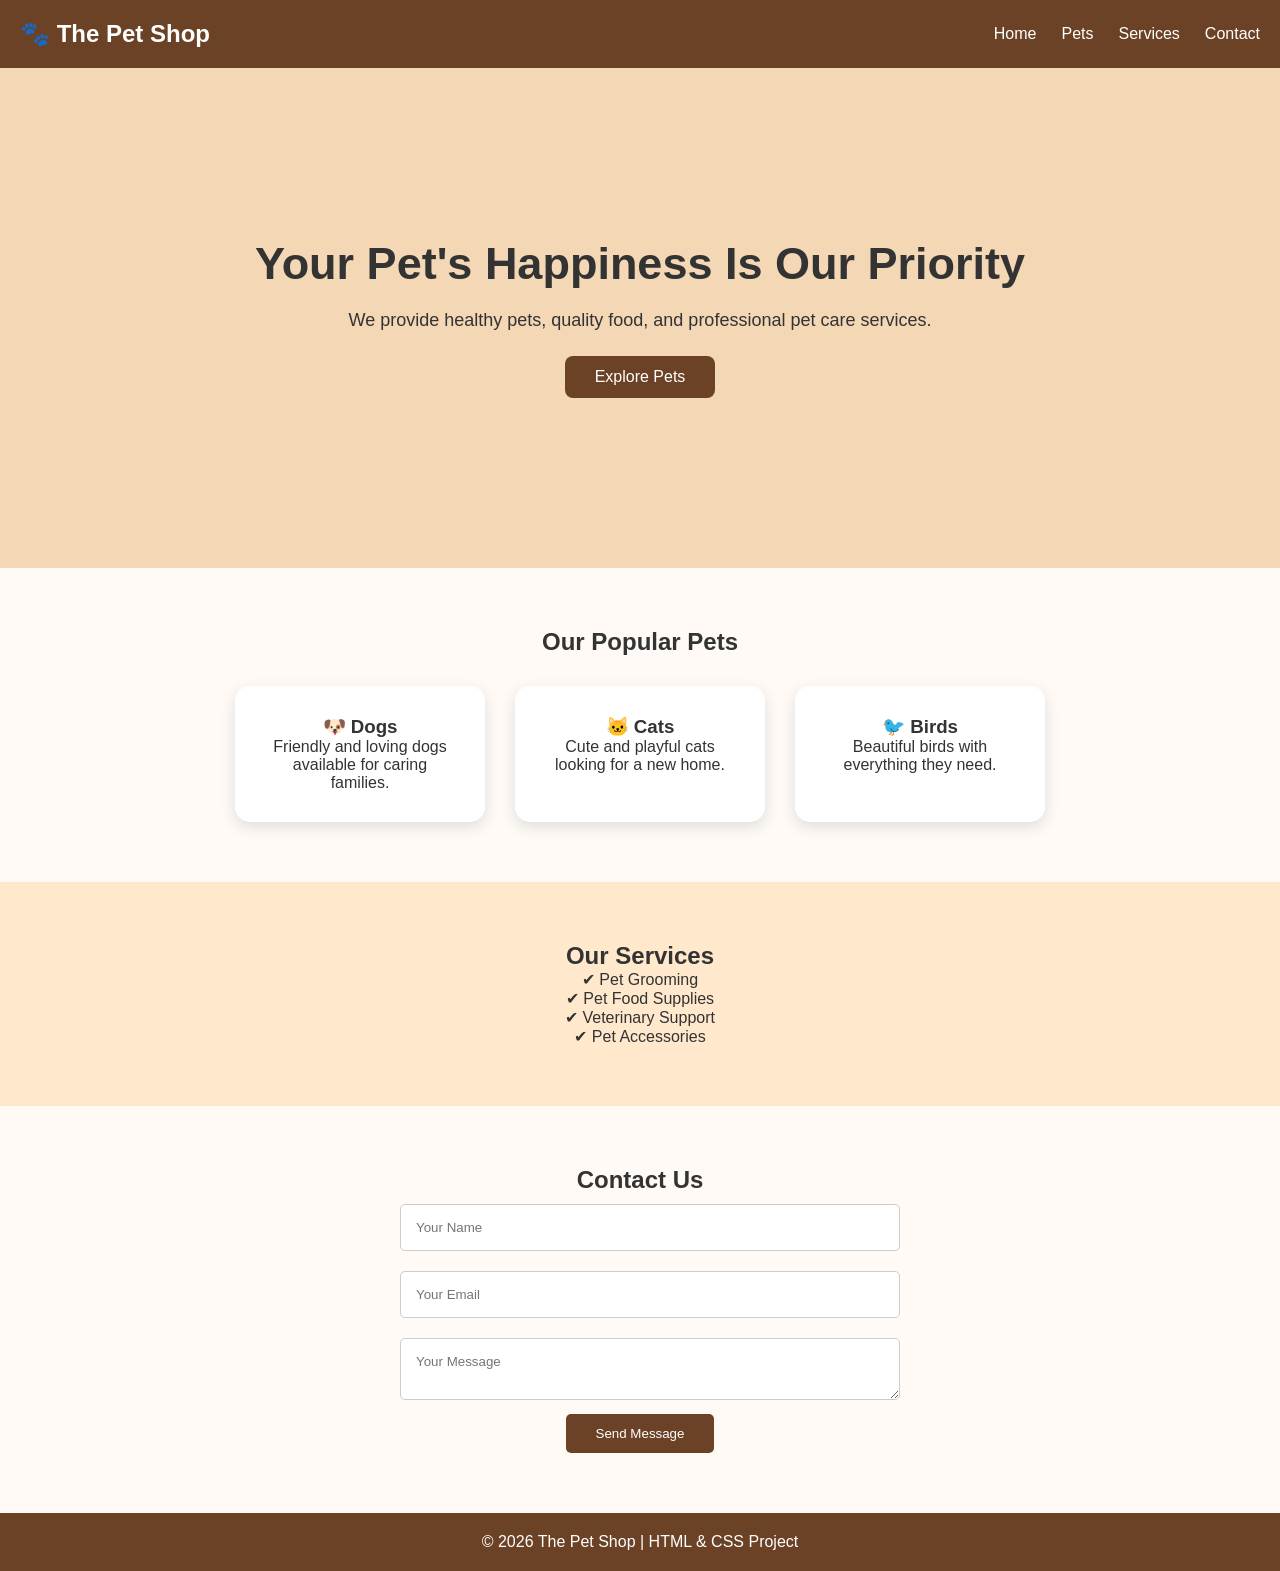
==== index.html @ 4f825e47 "Add files via upload" ====
<!DOCTYPE html>
<html lang="en">
<head>
    <meta charset="UTF-8">
    <meta name="viewport" content="width=device-width, initial-scale=1.0">
    <title>The Pet Shop</title>
    <link rel="stylesheet" href="style.css">
</head>

<body>

<header>
    <nav>
        <h1 class="logo">🐾 The Pet Shop</h1>

        <ul>
            <li><a href="#home">Home</a></li>
            <li><a href="#pets">Pets</a></li>
            <li><a href="#services">Services</a></li>
            <li><a href="#contact">Contact</a></li>
        </ul>
    </nav>
</header>


<section id="home" class="hero">

    <div>
        <h2>Your Pet's Happiness Is Our Priority</h2>

        <p>
            We provide healthy pets, quality food,
            and professional pet care services.
        </p>

        <a href="#pets" class="btn">
            Explore Pets
        </a>
    </div>

</section>


<section id="pets">

<h2>Our Popular Pets</h2>

<div class="cards">

<div class="card">
    <h3>🐶 Dogs</h3>
    <p>
        Friendly and loving dogs available
        for caring families.
    </p>
</div>


<div class="card">
    <h3>🐱 Cats</h3>
    <p>
        Cute and playful cats looking
        for a new home.
    </p>
</div>


<div class="card">
    <h3>🐦 Birds</h3>
    <p>
        Beautiful birds with everything
        they need.
    </p>
</div>


</div>

</section>


<section id="services" class="services">

<h2>Our Services</h2>

<p>
✔ Pet Grooming
<br>
✔ Pet Food Supplies
<br>
✔ Veterinary Support
<br>
✔ Pet Accessories
</p>

</section>


<section id="contact">

<h2>Contact Us</h2>

<form>

<input type="text" placeholder="Your Name">

<input type="email" placeholder="Your Email">

<textarea placeholder="Your Message"></textarea>

<button>
Send Message
</button>

</form>

</section>


<footer>

<p>
© 2026 The Pet Shop | HTML & CSS Project
</p>

</footer>


</body>
</html>
---- style.css ----
*{
    margin:0;
    padding:0;
    box-sizing:border-box;
    font-family:Arial, sans-serif;
}


body{
    background:#fffaf5;
    color:#333;
}


header{
    background:#6b4226;
    padding:20px;
}


nav{
    display:flex;
    justify-content:space-between;
    align-items:center;
}


.logo{
    color:white;
}


nav ul{
    display:flex;
    list-style:none;
    gap:25px;
}


nav a{
    color:white;
    text-decoration:none;
}


.hero{
    height:500px;
    display:flex;
    align-items:center;
    justify-content:center;
    text-align:center;

    background:#f4d7b5;
}


.hero h2{
    font-size:45px;
    margin-bottom:20px;
}


.hero p{
    font-size:18px;
}


.btn{
    display:inline-block;
    margin-top:25px;
    padding:12px 30px;
    background:#6b4226;
    color:white;
    text-decoration:none;
    border-radius:8px;
}


section{
    padding:60px 20px;
    text-align:center;
}


.cards{
    display:flex;
    justify-content:center;
    gap:30px;
    margin-top:30px;
}


.card{
    background:white;
    width:250px;
    padding:30px;
    border-radius:15px;
    box-shadow:0 5px 15px #ddd;
}


.services{
    background:#ffe8cc;
}


form{
    max-width:500px;
    margin:auto;
}


input,
textarea{

    width:100%;
    padding:15px;
    margin:10px;
    border:1px solid #ccc;
    border-radius:5px;

}


button{

    padding:12px 30px;
    background:#6b4226;
    color:white;
    border:none;
    border-radius:5px;
}


footer{

    background:#6b4226;
    color:white;
    text-align:center;
    padding:20px;

}



@media(max-width:700px){

nav{
    flex-direction:column;
}

.cards{
    flex-direction:column;
    align-items:center;
}

.hero h2{
    font-size:32px;
}

}
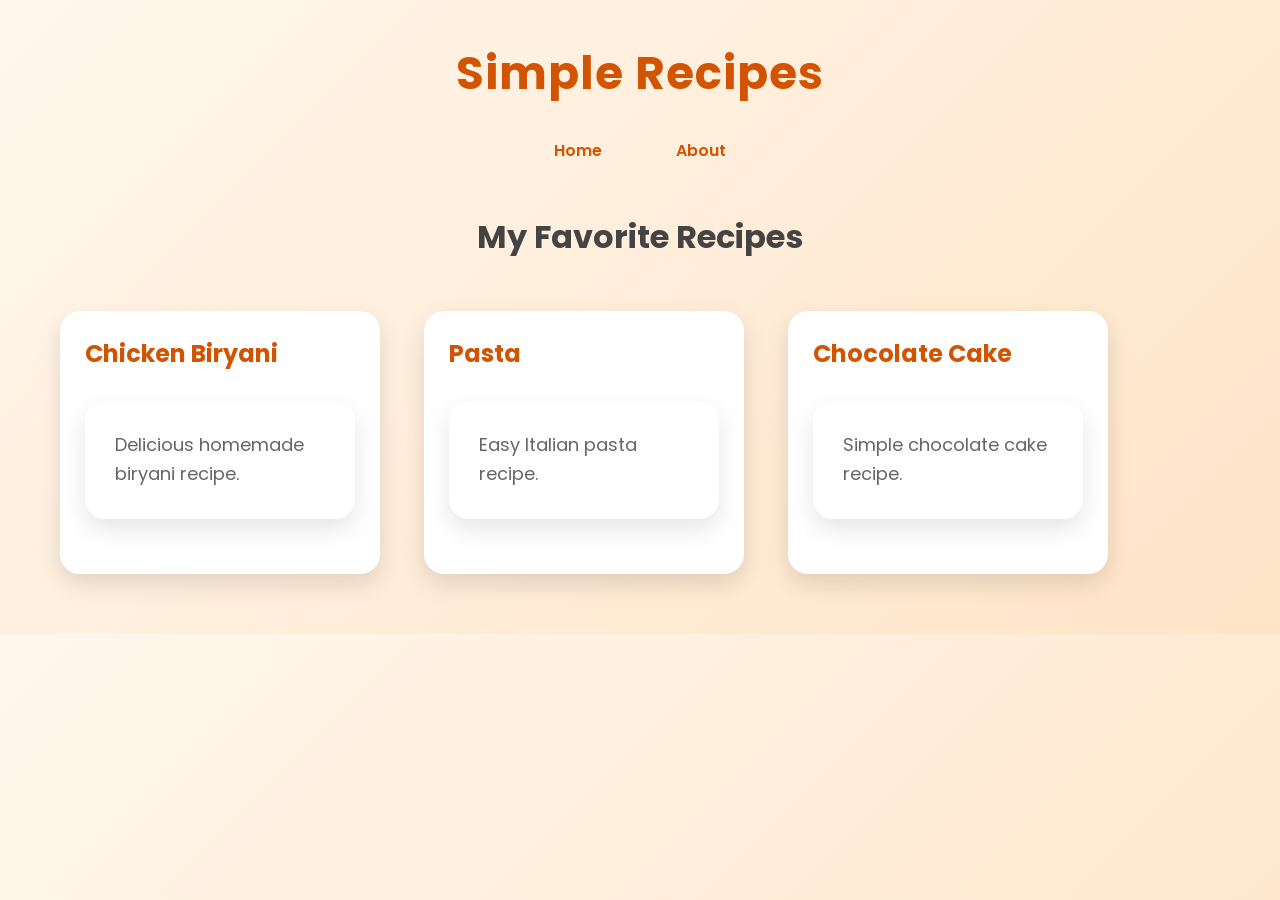
==== commit 35bbeb54: "Simple-Recipes files Added Simple Recipes website with About section" ====
--- a/index.html
+++ b/index.html
@@ -1,130 +1,35 @@
 <!DOCTYPE html>
-<html lang="en">
+<html>
 <head>
-    <meta charset="UTF-8">
-    <meta name="viewport" content="width=device-width, initial-scale=1.0">
-    <title>The Pet Shop</title>
-    <link rel="stylesheet" href="style.css">
+<title>Simple Recipes</title>
+<link rel="stylesheet" href="style.css">
 </head>
 
 <body>
 
-<header>
-    <nav>
-        <h1 class="logo">🐾 The Pet Shop</h1>
+<h1>Simple Recipes</h1>
 
-        <ul>
-            <li><a href="#home">Home</a></li>
-            <li><a href="#pets">Pets</a></li>
-            <li><a href="#services">Services</a></li>
-            <li><a href="#contact">Contact</a></li>
-        </ul>
-    </nav>
-</header>
+<nav>
+<a href="index.html">Home</a>
+<a href="about.html">About</a>
+</nav>
 
+<h2>My Favorite Recipes</h2>
 
-<section id="home" class="hero">
-
-    <div>
-        <h2>Your Pet's Happiness Is Our Priority</h2>
-
-        <p>
-            We provide healthy pets, quality food,
-            and professional pet care services.
-        </p>
-
-        <a href="#pets" class="btn">
-            Explore Pets
-        </a>
-    </div>
-
-</section>
-
-
-<section id="pets">
-
-<h2>Our Popular Pets</h2>
-
-<div class="cards">
-
-<div class="card">
-    <h3>🐶 Dogs</h3>
-    <p>
-        Friendly and loving dogs available
-        for caring families.
-    </p>
+<div class="recipe">
+<h3>Chicken Biryani</h3>
+<p>Delicious homemade biryani recipe.</p>
 </div>
 
-
-<div class="card">
-    <h3>🐱 Cats</h3>
-    <p>
-        Cute and playful cats looking
-        for a new home.
-    </p>
+<div class="recipe">
+<h3>Pasta</h3>
+<p>Easy Italian pasta recipe.</p>
 </div>
 
-
-<div class="card">
-    <h3>🐦 Birds</h3>
-    <p>
-        Beautiful birds with everything
-        they need.
-    </p>
+<div class="recipe">
+<h3>Chocolate Cake</h3>
+<p>Simple chocolate cake recipe.</p>
 </div>
-
-
-</div>
-
-</section>
-
-
-<section id="services" class="services">
-
-<h2>Our Services</h2>
-
-<p>
-✔ Pet Grooming
-<br>
-✔ Pet Food Supplies
-<br>
-✔ Veterinary Support
-<br>
-✔ Pet Accessories
-</p>
-
-</section>
-
-
-<section id="contact">
-
-<h2>Contact Us</h2>
-
-<form>
-
-<input type="text" placeholder="Your Name">
-
-<input type="email" placeholder="Your Email">
-
-<textarea placeholder="Your Message"></textarea>
-
-<button>
-Send Message
-</button>
-
-</form>
-
-</section>
-
-
-<footer>
-
-<p>
-© 2026 The Pet Shop | HTML & CSS Project
-</p>
-
-</footer>
-
 
 </body>
 </html>
--- a/style.css
+++ b/style.css
@@ -1,161 +1,120 @@
-*{
-    margin:0;
-    padding:0;
-    box-sizing:border-box;
-    font-family:Arial, sans-serif;
+@import url('https://fonts.googleapis.com/css2?family=Poppins:wght@300;400;600;700&display=swap');
+
+
+* {
+    margin: 0;
+    padding: 0;
+    box-sizing: border-box;
+}
+
+body {
+    font-family: 'Poppins', sans-serif;
+    background: linear-gradient(135deg, #fff7ed, #ffe4c7);
+    color: #333;
+    padding: 40px;
+}
+
+h1 {
+    text-align: center;
+    color: #d35400;
+    font-size: 45px;
+    margin-bottom: 20px;
+    letter-spacing: 1px;
+}
+
+nav {
+    text-align: center;
+    margin-bottom: 40px;
+}
+
+nav a {
+    display: inline-block;
+    color: #d35400;
+    text-decoration: none;
+    font-weight: 600;
+    margin: 0 15px;
+    padding: 10px 20px;
+    border-radius: 30px;
+    transition: 0.3s;
+}
+
+nav a:hover {
+    background: #d35400;
+    color: white;
+}
+
+h2 {
+    text-align: center;
+    font-size: 32px;
+    margin-bottom: 30px;
+    color: #444;
+}
+
+.recipe {
+    background: white;
+    width: 320px;
+    display: inline-block;
+    vertical-align: top;
+    margin: 20px;
+    padding: 25px;
+    border-radius: 20px;
+    box-shadow: 0 10px 25px rgba(0,0,0,0.12);
+    transition: 0.3s;
+}
+
+.recipe:hover {
+    transform: translateY(-10px);
+    box-shadow: 0 15px 35px rgba(0,0,0,0.2);
 }
 
 
-body{
-    background:#fffaf5;
-    color:#333;
+.recipe h3 {
+    color: #d35400;
+    font-size: 24px;
+    margin-bottom: 15px;
 }
 
 
-header{
-    background:#6b4226;
-    padding:20px;
+.recipe p {
+    color: #666;
+    line-height: 1.6;
 }
 
 
-nav{
-    display:flex;
-    justify-content:space-between;
-    align-items:center;
+body p {
+    max-width: 800px;
+    margin: 30px auto;
+    background:white;
+    padding:30px;
+    border-radius:20px;
+    line-height:1.8;
+    font-size:18px;
+    box-shadow:0 10px 25px rgba(0,0,0,0.1);
 }
 
 
-.logo{
-    color:white;
+a {
+    color:#d35400;
+}
+
+a:hover {
+    color:#8e3b00;
 }
 
 
-nav ul{
-    display:flex;
-    list-style:none;
-    gap:25px;
-}
+@media(max-width:768px){
 
+    body{
+        padding:20px;
+    }
 
-nav a{
-    color:white;
-    text-decoration:none;
-}
+    h1{
+        font-size:35px;
+    }
 
-
-.hero{
-    height:500px;
-    display:flex;
-    align-items:center;
-    justify-content:center;
-    text-align:center;
-
-    background:#f4d7b5;
-}
-
-
-.hero h2{
-    font-size:45px;
-    margin-bottom:20px;
-}
-
-
-.hero p{
-    font-size:18px;
-}
-
-
-.btn{
-    display:inline-block;
-    margin-top:25px;
-    padding:12px 30px;
-    background:#6b4226;
-    color:white;
-    text-decoration:none;
-    border-radius:8px;
-}
-
-
-section{
-    padding:60px 20px;
-    text-align:center;
-}
-
-
-.cards{
-    display:flex;
-    justify-content:center;
-    gap:30px;
-    margin-top:30px;
-}
-
-
-.card{
-    background:white;
-    width:250px;
-    padding:30px;
-    border-radius:15px;
-    box-shadow:0 5px 15px #ddd;
-}
-
-
-.services{
-    background:#ffe8cc;
-}
-
-
-form{
-    max-width:500px;
-    margin:auto;
-}
-
-
-input,
-textarea{
-
-    width:100%;
-    padding:15px;
-    margin:10px;
-    border:1px solid #ccc;
-    border-radius:5px;
-
-}
-
-
-button{
-
-    padding:12px 30px;
-    background:#6b4226;
-    color:white;
-    border:none;
-    border-radius:5px;
-}
-
-
-footer{
-
-    background:#6b4226;
-    color:white;
-    text-align:center;
-    padding:20px;
-
-}
-
-
-
-@media(max-width:700px){
-
-nav{
-    flex-direction:column;
-}
-
-.cards{
-    flex-direction:column;
-    align-items:center;
-}
-
-.hero h2{
-    font-size:32px;
-}
-
+    .recipe{
+        width:90%;
+        margin:15px auto;
+        display:block;
+    }
 }
